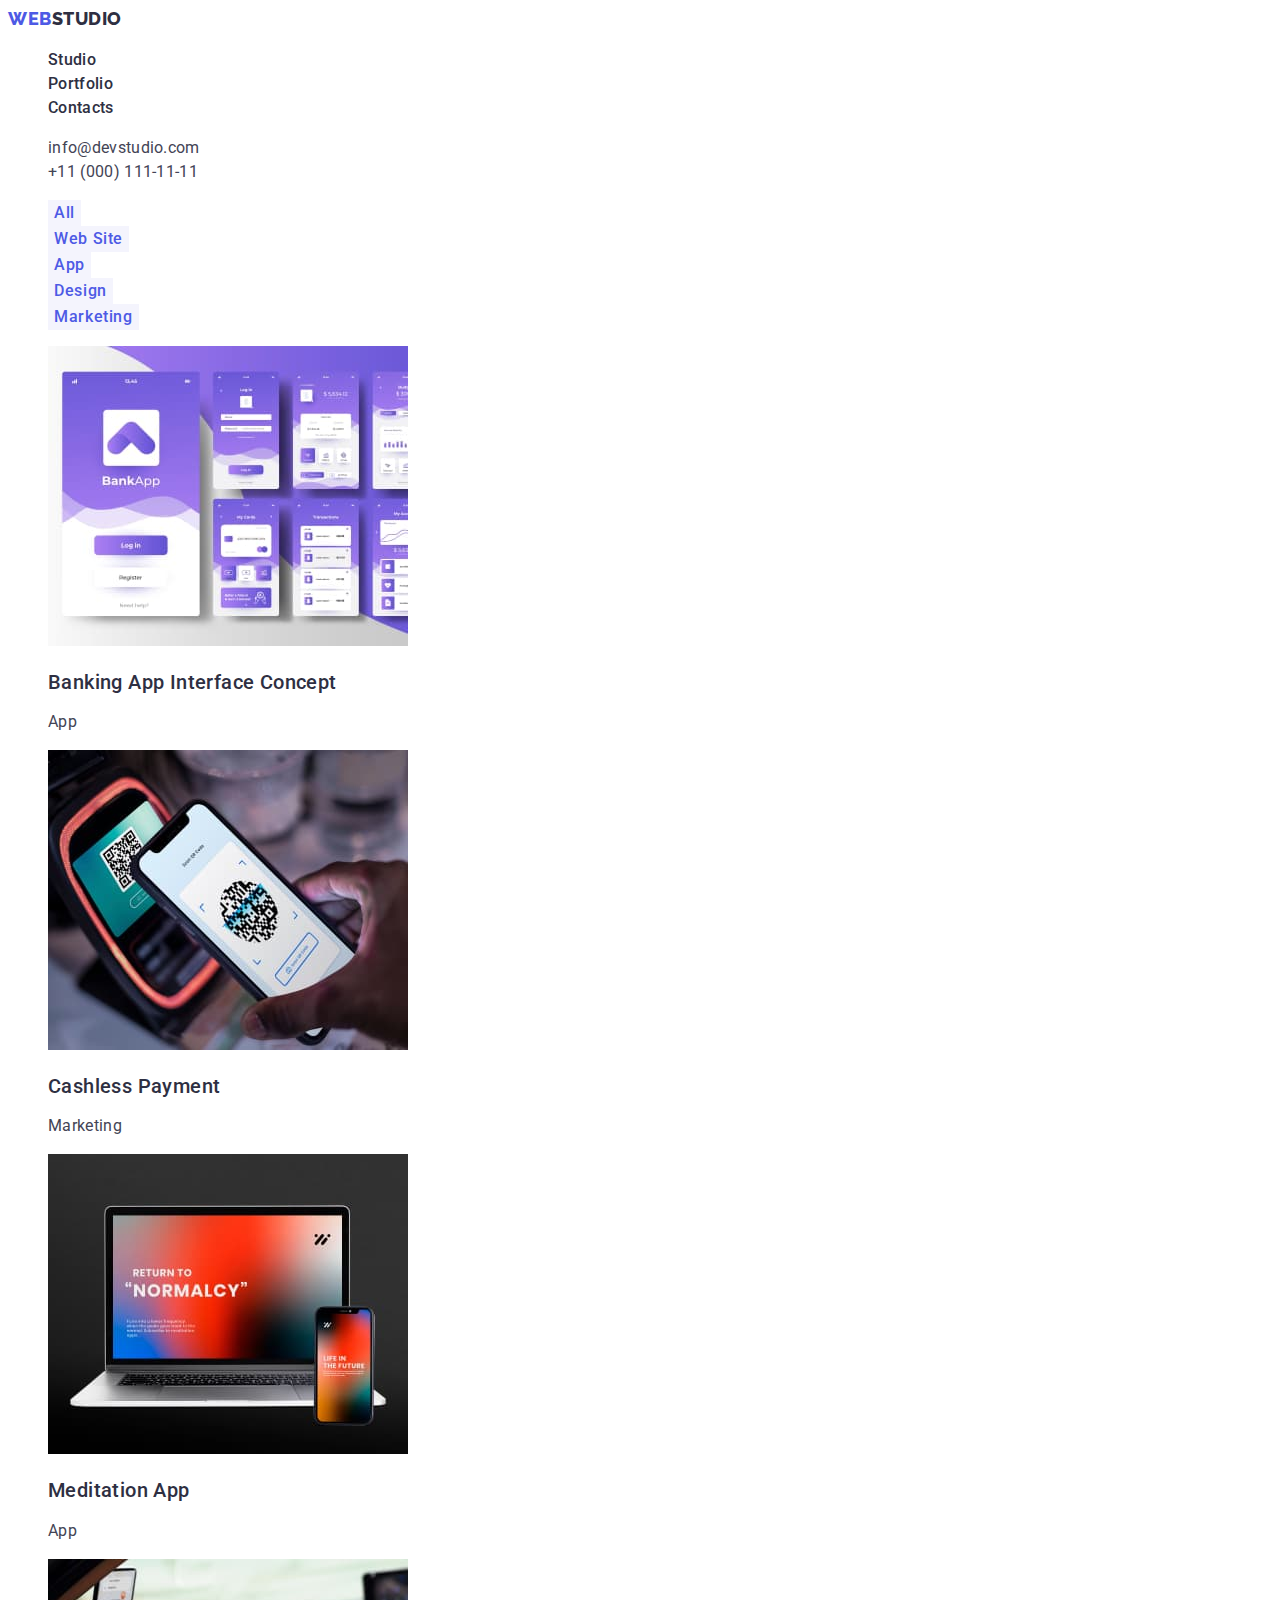
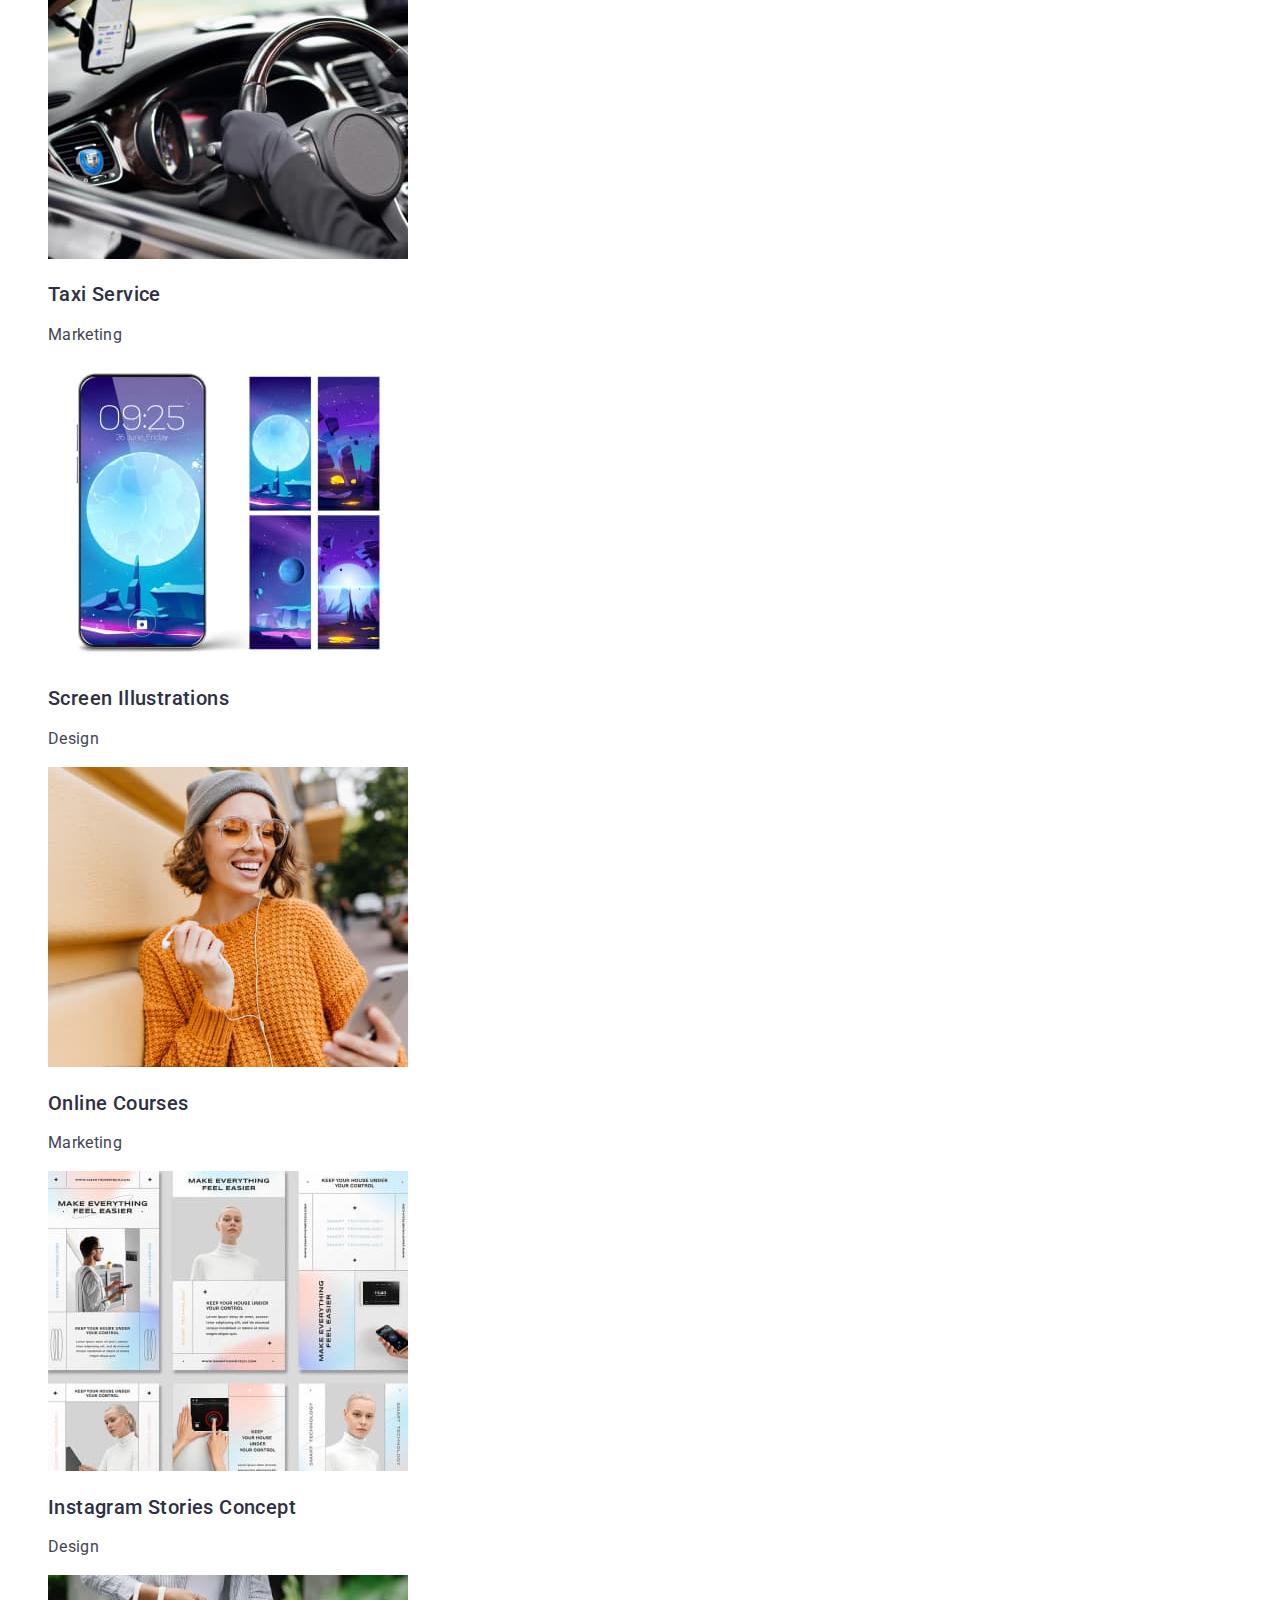
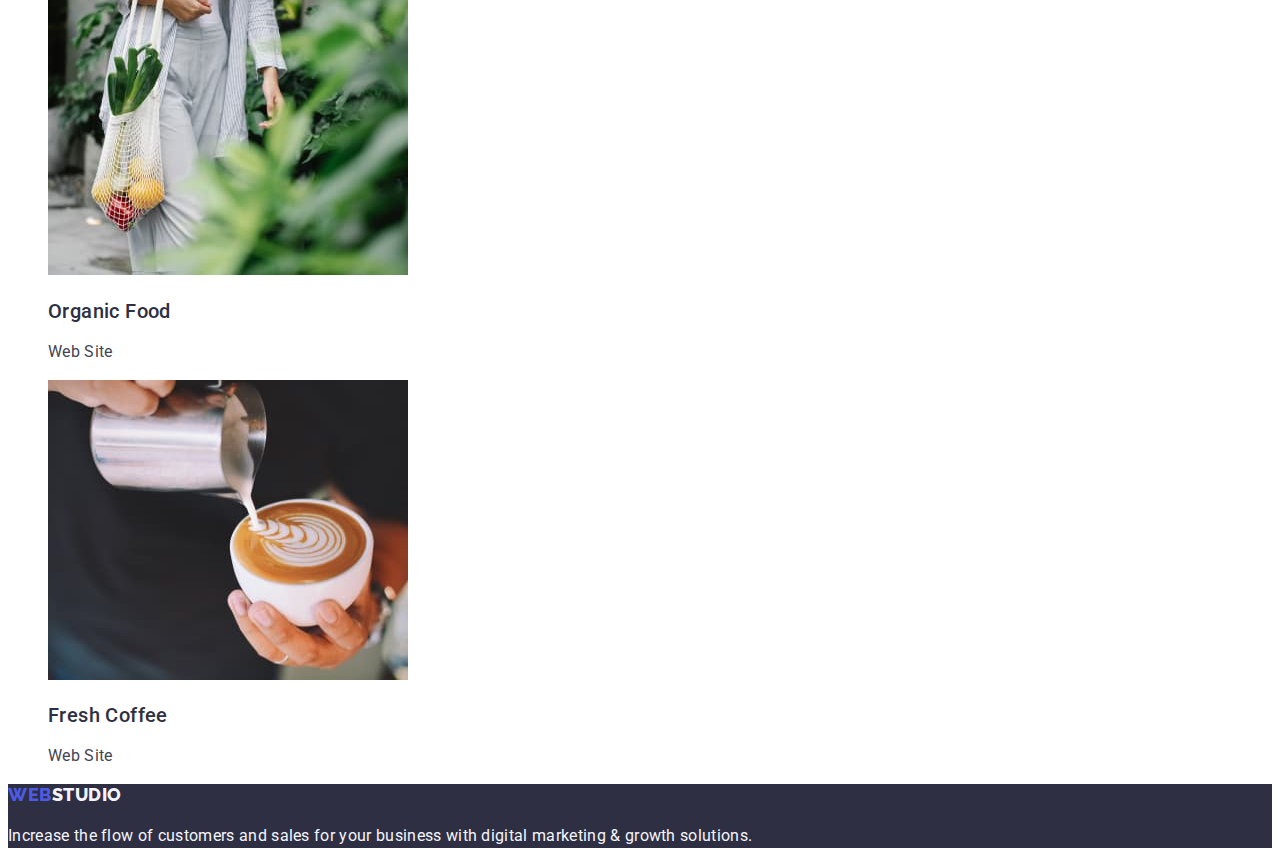
==== portfolio.html @ 44988a8c "Initial commit" ====
<!DOCTYPE html>
<html lang="en">
  <head>
    <meta charset="UTF-8" />
    <meta http-equiv="X-UA-Compatible" content="IE=edge" />
    <meta name="viewport" content="width=device-width, initial-scale=1.0" />
    <title>Portfolio</title>
    <link rel="preconnect" href="https://fonts.googleapis.com" />
    <link rel="preconnect" href="https://fonts.gstatic.com" crossorigin />
    <link
      href="https://fonts.googleapis.com/css2?family=Raleway:wght@800&family=Roboto:wght@400;500;700;900&display=swap"
      rel="stylesheet"
    />
    <link rel="stylesheet" href="./css/styles.css" />
  </head>

  <!-- body -->

  <body>
    <!-- <header> -->

    <header class="main-header">
      <nav class="page-nav">
        <a class="logo-link link" href="./index.html"
          >Web<span class="logo-part">Studio</span></a
        >

        <!-- navigation -->

        <ul class="menu list">
          <li class="menu-item">
            <a class="menu-link link" href="./index.html">Studio</a>
          </li>
          <li class="menu-item">
            <a class="menu-link link" href="./portfolio.html">Portfolio</a>
          </li>
          <li class="menu-item">
            <a class="menu-link link" href="">Contacts</a>
          </li>
        </ul>
      </nav>

      <!-- contacts -->

      <address class="contacts">
        <ul class="list">
          <li>
            <a class="contact-unit link" href="mailto:info@devstudio.com"
              >info@devstudio.com</a
            >
          </li>
          <li>
            <a class="contact-unit link" href="tel:+110001111111"
              >+11 (000) 111-11-11</a
            >
          </li>
        </ul>
      </address>
    </header>

    <!-- main -->

    <main>
      <section>
        <h1 hidden>Filters</h1>

        <!-- navigation buttons -->

        <ul class="list prtf-list">
          <li><button class="button" type="button">All</button></li>
          <li><button class="button" type="button">Web Site</button></li>
          <li><button class="button" type="button">App</button></li>
          <li><button class="button" type="button">Design</button></li>
          <li><button class="button" type="button">Marketing</button></li>
        </ul>

        <!-- images -->

        <ul class="list">
          <li>
            <a class="link" href="">
              <img
                src="./images/img-prtfl-1.jpg"
                alt="banking app interface"
                width="360"
                height="300"
              />

              <h2 class="suptitle">Banking App Interface Concept</h2>
              <p class="title-description">App</p>
            </a>
          </li>

          <li>
            <a class="link" href=""
              ><img
                src="./images/img-prtfl-2.jpg"
                alt="cashless payment in action"
                width="360"
                height="300"
              />

              <h2 class="suptitle">Cashless Payment</h2>
              <p class="title-description">Marketing</p></a
            >
          </li>

          <li>
            <a class="link" href=""
              ><img
                src="./images/img-prtfl-3.jpg"
                alt="meditation app"
                width="360"
                height="300"
              />

              <h2 class="suptitle">Meditation App</h2>
              <p class="title-description">App</p></a
            >
          </li>

          <li>
            <a class="link" href=""
              ><img
                src="./images/img-prtfl-4.jpg"
                alt="car's cabin"
                width="360"
                height="300"
              />

              <h2 class="suptitle">Taxi Service</h2>
              <p class="title-description">Marketing</p></a
            >
          </li>

          <li>
            <a class="link" href=""
              ><img
                src="./images/img-prtfl-5.jpg"
                alt="mobile screen illustrations"
                width="360"
                height="300"
              />

              <h2 class="suptitle">Screen Illustrations</h2>
              <p class="title-description">Design</p></a
            >
          </li>

          <li>
            <a class="link" href=""
              ><img
                src="./images/img-prtfl-6.jpg"
                alt="woman video chatting"
                width="360"
                height="300"
              />

              <h2 class="suptitle">Online Courses</h2>
              <p class="title-description">Marketing</p></a
            >
          </li>

          <li>
            <a class="link" href=""
              ><img
                src="./images/img-prtfl-7.jpg"
                alt="instagram stories design concept"
                width="360"
                height="300"
              />

              <h2 class="suptitle">Instagram Stories Concept</h2>
              <p class="title-description">Design</p></a
            >
          </li>

          <li>
            <a class="link" href=""
              ><img
                src="./images/img-prtfl-8.jpg"
                alt="a bag of veggies"
                width="360"
                height="300"
              />

              <h2 class="suptitle">Organic Food</h2>
              <p class="title-description">Web Site</p></a
            >
          </li>

          <li>
            <a class="link" href=""
              ><img
                src="./images/img-prtfl-9.jpg"
                alt="fresh coffee"
                width="360"
                height="300"
              />

              <h2 class="suptitle">Fresh Coffee</h2>
              <p class="title-description">Web Site</p></a
            >
          </li>
        </ul>
      </section>
    </main>

    <!-- footer -->

    <footer class="footer">
      <a class="logo-link link" href="./index.html"
        >Web<span class="logo-footer">Studio</span></a
      >

      <p class="footer-title">
        Increase the flow of customers and sales for your business with digital
        marketing & growth solutions.
      </p>
    </footer>
  </body>
</html>
---- css/styles.css ----
:root {
  --primary-brand: #4d5ae5;
  --pressed-state: #404bbf;
  --dark: #2e2f42;
  --success: #31d0aa;
  --text: #434455;
  --subtle-Text: #8e8f99;
  --accent: #e7e9fc;
  --light: #f4f4fd;
  --modal-overlay: rgba(46, 47, 66, 0.4);
  --hero-background: rgba(46, 47, 66, 0.7);
  --white-background: #ffffff;
  --modal-background: #fcfcfc;
}

body {
  color: var(--text);
  background-color: var(--white-background);
  font-family: 'Roboto', sans-serif;
  font-size: 16px;
  line-height: 1.5;
  letter-spacing: 0.02em;
}

.list {
  list-style: none;
}

.link {
  text-decoration: none;
}

/* =========== logo =========== */

.logo-link {
  color: var(--primary-brand);
  font-family: 'Raleway', sans-serif;
  letter-spacing: 0.03em;
  font-weight: 800;
  font-size: 18px;
  line-height: 1.17;
  letter-spacing: 0.03em;
  text-transform: uppercase;
}

.logo-part {
  color: var(--dark);
  font-family: 'Raleway', sans-serif;
  letter-spacing: 0.03em;
  font-weight: 800;
  font-size: 18px;
  line-height: 1.17;
  letter-spacing: 0.03em;
  text-transform: uppercase;
}

.logo-footer {
  color: var(--light);
}

/* =========== /logo =========== */

/* =========== header =========== */

.menu-link {
  font-weight: 500;
  color: var(--dark);
}

.menu-link:hover,
.menu-link:focus {
  color: var(--pressed-state);
}

.contacts {
  font-style: normal;
}

.contact-unit {
  color: var(--text);
}

.contact-unit:hover,
.contact-unit:focus {
  color: var(--pressed-state);
}

/* =========== /header =========== */

/* ============== main(index.html) ================ */

.hero-section {
  background-color: var(--dark);
}

.hero-button {
  font-family: 'Roboto', sans-serif;
  font-weight: 500;
  font-size: 16px;
  line-height: 1.5;
  letter-spacing: 0.04em;
  color: var(--white-background);
  background: var(--primary-brand);
  cursor: pointer;
}

.hero-button:hover,
.hero-button:focus {
  color: var(--white-background);
  background-color: var(--pressed-state);
  border-color: var(--primary-brand);
}

.main-title {
  font-weight: 700;
  font-size: 56px;
  line-height: 1.07;
  text-align: center;
  letter-spacing: 0.02em;
  color: var(--white-background);
}

.subtitle {
  font-size: 36px;
  line-height: 1.11;
  text-align: center;
  letter-spacing: 0.02em;
  text-transform: capitalize;
  color: var(--dark);
}

.suptitle {
  font-weight: 500;
  font-size: 20px;
  line-height: 1.2;
  letter-spacing: 0.02em;
  color: var(--dark);
}

.title-description {
  font-size: 16px;
  line-height: 1.5;
  letter-spacing: 0.02em;
  color: var(--text);
}

.fourth-section {
  background-color: var(--light);
}

.fourth-section-item {
  background-color: var(--white-background);
}

/* ============== /main(index.html) ================ */

/* ===================== main(portfolio.html) =================== */

.button {
  font-family: 'Roboto', sans-serif;
  font-weight: 500;
  font-size: 16px;
  line-height: 1.5;
  letter-spacing: 0.04em;
  background-color: var(--light);
  color: var(--primary-brand);
  border: var(--accent);
  cursor: pointer;
}

.button:hover,
.button:focus {
  background-color: var(--pressed-state);
  color: var(--white-background);
  border-color: var(--pressed-state);
}

/* ===================== main(portfolio.html) =================== */

/* ============ footer =========== */

.footer {
  background-color: var(--dark);
}
.footer-title {
  color: var(--light);
}

/* ============ footer =========== */
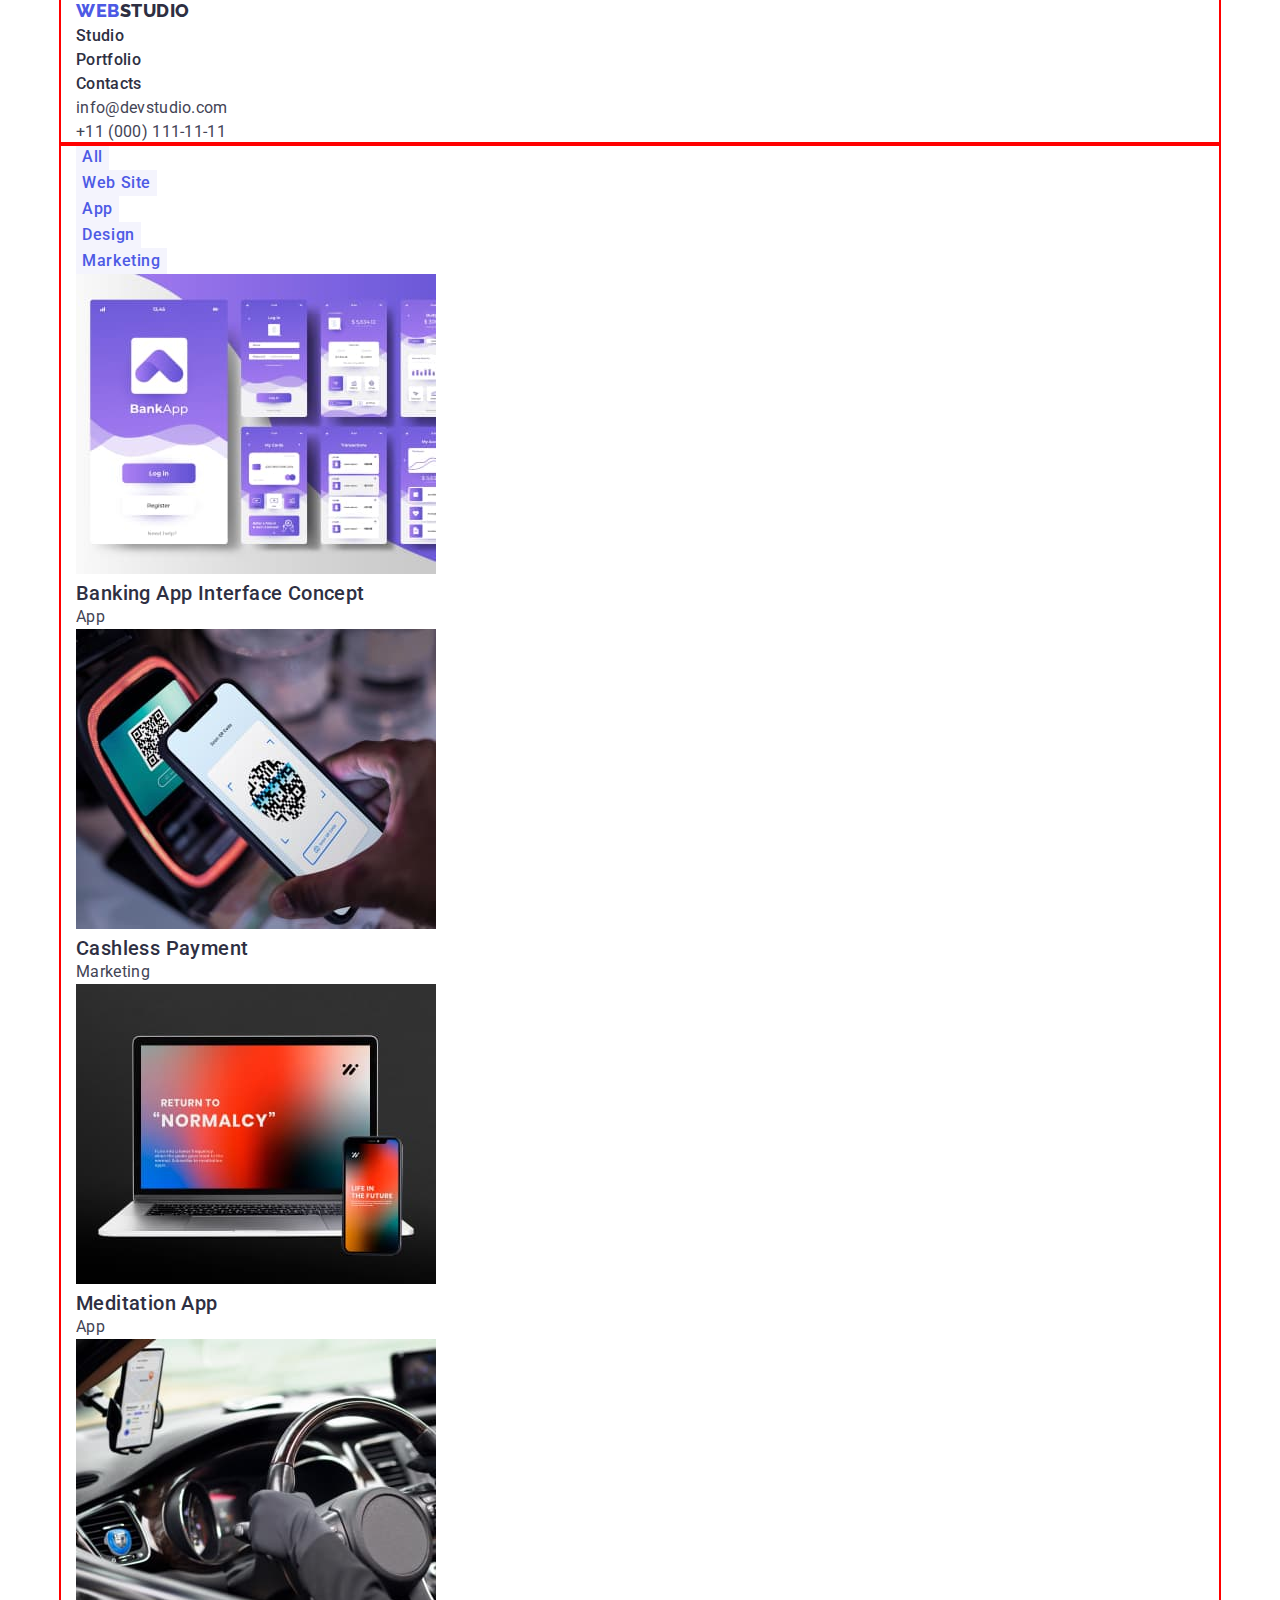
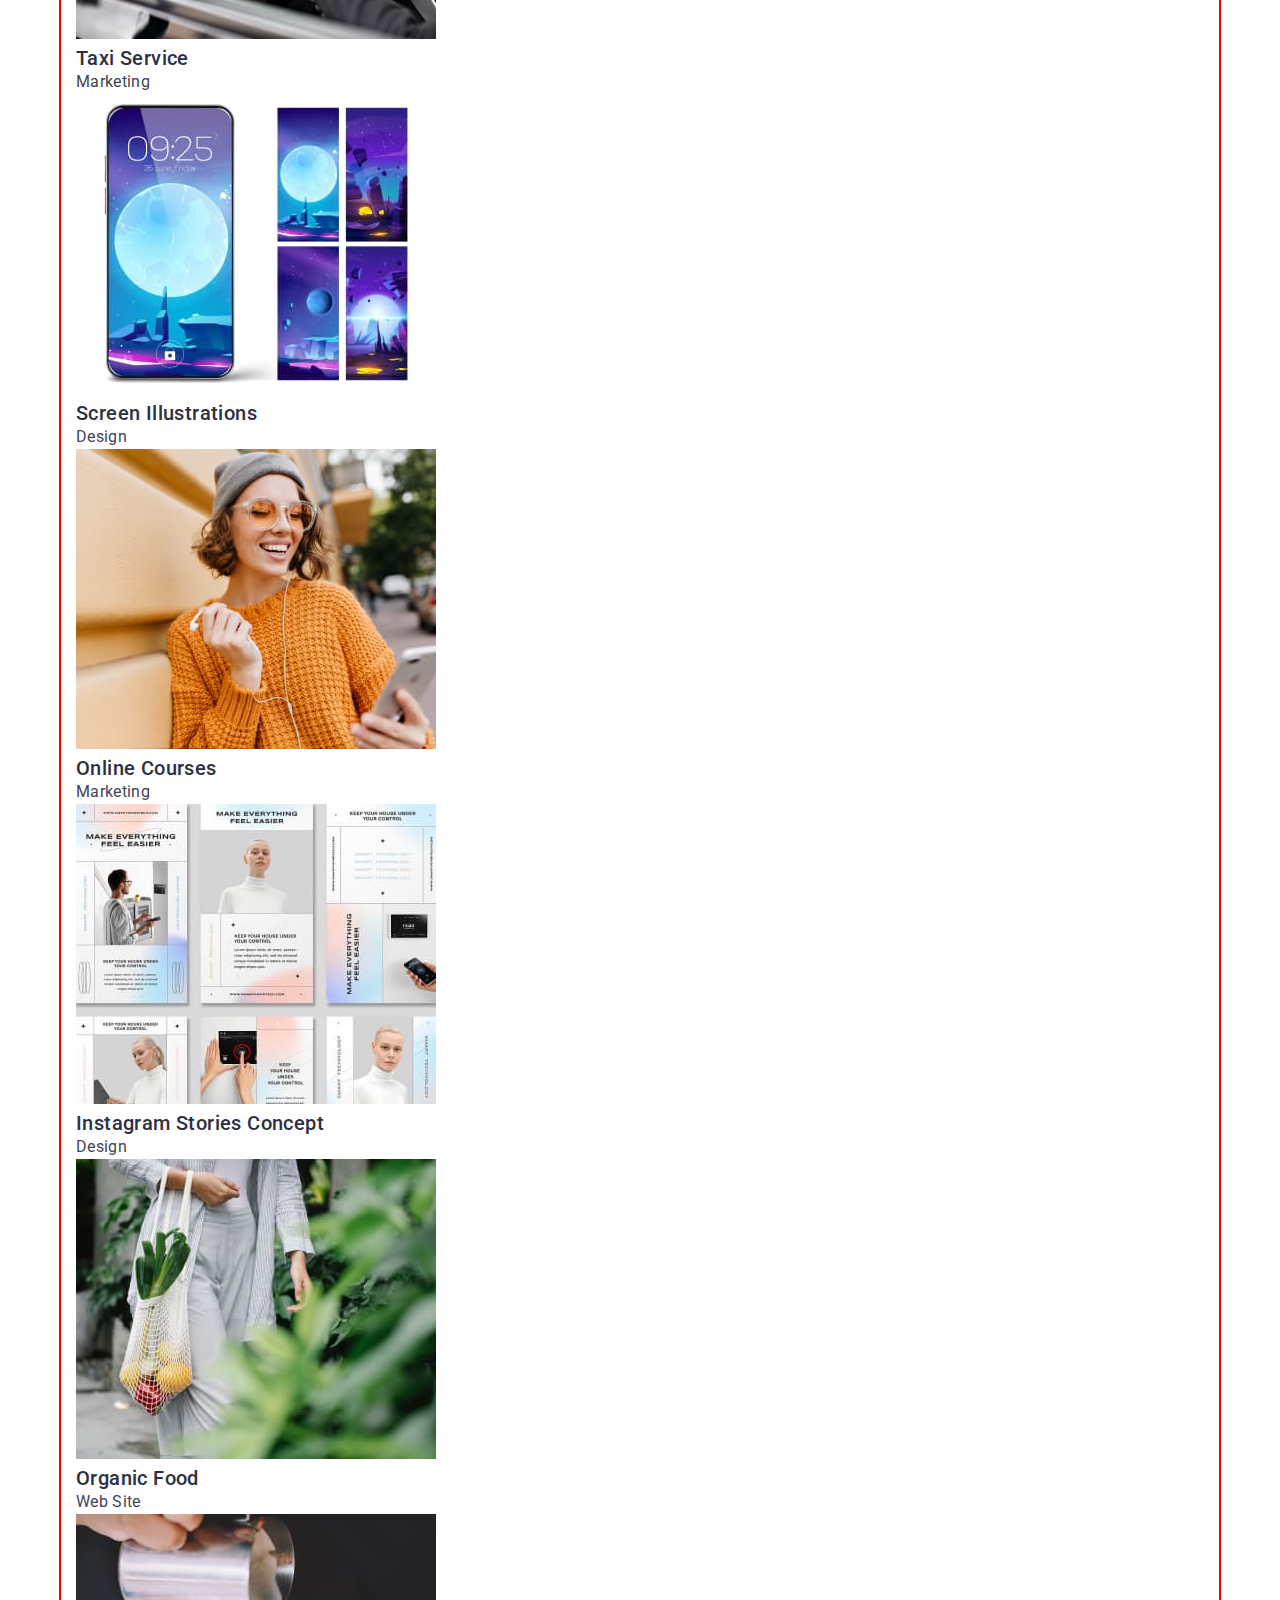
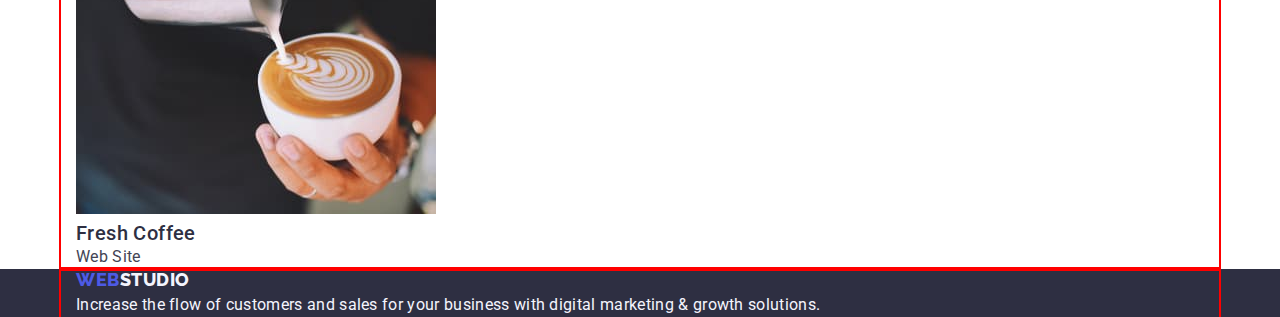
==== commit f2be8f10: "staring positioning" ====
--- a/portfolio.html
+++ b/portfolio.html
@@ -2,15 +2,30 @@
 <html lang="en">
   <head>
     <meta charset="UTF-8" />
+
     <meta http-equiv="X-UA-Compatible" content="IE=edge" />
+
     <meta name="viewport" content="width=device-width, initial-scale=1.0" />
-    <title>Portfolio</title>
+
+    <title>Web Studio</title>
+
     <link rel="preconnect" href="https://fonts.googleapis.com" />
+
     <link rel="preconnect" href="https://fonts.gstatic.com" crossorigin />
+
     <link
       href="https://fonts.googleapis.com/css2?family=Raleway:wght@800&family=Roboto:wght@400;500;700;900&display=swap"
       rel="stylesheet"
     />
+
+    <link
+      rel="stylesheet"
+      href="https://cdnjs.cloudflare.com/ajax/libs/modern-normalize/1.1.0/modern-normalize.css"
+      integrity="sha512-Y0MM+V6ymRKN2zStTqzQ227DWhhp4Mzdo6gnlRnuaNCbc+YN/ZH0sBCLTM4M0oSy9c9VKiCvd4Jk44aCLrNS5Q=="
+      crossorigin="anonymous"
+      referrerpolicy="no-referrer"
+    />
+
     <link rel="stylesheet" href="./css/styles.css" />
   </head>
 
@@ -20,203 +35,212 @@
     <!-- <header> -->
 
     <header class="main-header">
-      <nav class="page-nav">
-        <a class="logo-link link" href="./index.html"
-          >Web<span class="logo-part">Studio</span></a
-        >
-
-        <!-- navigation -->
-
-        <ul class="menu list">
-          <li class="menu-item">
-            <a class="menu-link link" href="./index.html">Studio</a>
-          </li>
-          <li class="menu-item">
-            <a class="menu-link link" href="./portfolio.html">Portfolio</a>
-          </li>
-          <li class="menu-item">
-            <a class="menu-link link" href="">Contacts</a>
-          </li>
-        </ul>
-      </nav>
-
-      <!-- contacts -->
-
-      <address class="contacts">
-        <ul class="list">
-          <li>
-            <a class="contact-unit link" href="mailto:info@devstudio.com"
-              >info@devstudio.com</a
-            >
-          </li>
-          <li>
-            <a class="contact-unit link" href="tel:+110001111111"
-              >+11 (000) 111-11-11</a
-            >
-          </li>
-        </ul>
-      </address>
+      <div class="container">
+        <nav class="page-nav">
+          <a class="logo-link link" href="./index.html"
+            >Web<span class="logo-part">Studio</span></a
+          >
+
+          <!-- navigation -->
+
+          <ul class="menu list">
+            <li class="menu-item">
+              <a class="menu-link link" href="./index.html">Studio</a>
+            </li>
+
+            <li class="menu-item">
+              <a class="menu-link link" href="./portfolio.html">Portfolio</a>
+            </li>
+
+            <li class="menu-item">
+              <a class="menu-link link" href="">Contacts</a>
+            </li>
+          </ul>
+        </nav>
+
+        <!-- contacts -->
+
+        <address class="contacts">
+          <ul class="list">
+            <li>
+              <a class="contact-unit link" href="mailto:info@devstudio.com"
+                >info@devstudio.com</a
+              >
+            </li>
+
+            <li>
+              <a class="contact-unit link" href="tel:+110001111111"
+                >+11 (000) 111-11-11</a
+              >
+            </li>
+          </ul>
+        </address>
+      </div>
     </header>
 
     <!-- main -->
 
     <main>
       <section>
-        <h1 hidden>Filters</h1>
-
-        <!-- navigation buttons -->
-
-        <ul class="list prtf-list">
-          <li><button class="button" type="button">All</button></li>
-          <li><button class="button" type="button">Web Site</button></li>
-          <li><button class="button" type="button">App</button></li>
-          <li><button class="button" type="button">Design</button></li>
-          <li><button class="button" type="button">Marketing</button></li>
-        </ul>
-
-        <!-- images -->
-
-        <ul class="list">
-          <li>
-            <a class="link" href="">
-              <img
-                src="./images/img-prtfl-1.jpg"
-                alt="banking app interface"
-                width="360"
-                height="300"
-              />
-
-              <h2 class="suptitle">Banking App Interface Concept</h2>
-              <p class="title-description">App</p>
-            </a>
-          </li>
-
-          <li>
-            <a class="link" href=""
-              ><img
-                src="./images/img-prtfl-2.jpg"
-                alt="cashless payment in action"
-                width="360"
-                height="300"
-              />
-
-              <h2 class="suptitle">Cashless Payment</h2>
-              <p class="title-description">Marketing</p></a
-            >
-          </li>
-
-          <li>
-            <a class="link" href=""
-              ><img
-                src="./images/img-prtfl-3.jpg"
-                alt="meditation app"
-                width="360"
-                height="300"
-              />
-
-              <h2 class="suptitle">Meditation App</h2>
-              <p class="title-description">App</p></a
-            >
-          </li>
-
-          <li>
-            <a class="link" href=""
-              ><img
-                src="./images/img-prtfl-4.jpg"
-                alt="car's cabin"
-                width="360"
-                height="300"
-              />
-
-              <h2 class="suptitle">Taxi Service</h2>
-              <p class="title-description">Marketing</p></a
-            >
-          </li>
-
-          <li>
-            <a class="link" href=""
-              ><img
-                src="./images/img-prtfl-5.jpg"
-                alt="mobile screen illustrations"
-                width="360"
-                height="300"
-              />
-
-              <h2 class="suptitle">Screen Illustrations</h2>
-              <p class="title-description">Design</p></a
-            >
-          </li>
-
-          <li>
-            <a class="link" href=""
-              ><img
-                src="./images/img-prtfl-6.jpg"
-                alt="woman video chatting"
-                width="360"
-                height="300"
-              />
-
-              <h2 class="suptitle">Online Courses</h2>
-              <p class="title-description">Marketing</p></a
-            >
-          </li>
-
-          <li>
-            <a class="link" href=""
-              ><img
-                src="./images/img-prtfl-7.jpg"
-                alt="instagram stories design concept"
-                width="360"
-                height="300"
-              />
-
-              <h2 class="suptitle">Instagram Stories Concept</h2>
-              <p class="title-description">Design</p></a
-            >
-          </li>
-
-          <li>
-            <a class="link" href=""
-              ><img
-                src="./images/img-prtfl-8.jpg"
-                alt="a bag of veggies"
-                width="360"
-                height="300"
-              />
-
-              <h2 class="suptitle">Organic Food</h2>
-              <p class="title-description">Web Site</p></a
-            >
-          </li>
-
-          <li>
-            <a class="link" href=""
-              ><img
-                src="./images/img-prtfl-9.jpg"
-                alt="fresh coffee"
-                width="360"
-                height="300"
-              />
-
-              <h2 class="suptitle">Fresh Coffee</h2>
-              <p class="title-description">Web Site</p></a
-            >
-          </li>
-        </ul>
+        <div class="container">
+          <h1 hidden>Filters</h1>
+
+          <!-- navigation buttons -->
+
+          <ul class="list prtf-list">
+            <li><button class="button" type="button">All</button></li>
+            <li><button class="button" type="button">Web Site</button></li>
+            <li><button class="button" type="button">App</button></li>
+            <li><button class="button" type="button">Design</button></li>
+            <li><button class="button" type="button">Marketing</button></li>
+          </ul>
+
+          <!-- images -->
+
+          <ul class="list">
+            <li>
+              <a class="link" href="">
+                <img
+                  src="./images/img-prtfl-1.jpg"
+                  alt="banking app interface"
+                  width="360"
+                  height="300"
+                />
+
+                <h2 class="suptitle">Banking App Interface Concept</h2>
+                <p class="title-description">App</p>
+              </a>
+            </li>
+
+            <li>
+              <a class="link" href=""
+                ><img
+                  src="./images/img-prtfl-2.jpg"
+                  alt="cashless payment in action"
+                  width="360"
+                  height="300"
+                />
+
+                <h2 class="suptitle">Cashless Payment</h2>
+                <p class="title-description">Marketing</p></a
+              >
+            </li>
+
+            <li>
+              <a class="link" href=""
+                ><img
+                  src="./images/img-prtfl-3.jpg"
+                  alt="meditation app"
+                  width="360"
+                  height="300"
+                />
+
+                <h2 class="suptitle">Meditation App</h2>
+                <p class="title-description">App</p></a
+              >
+            </li>
+
+            <li>
+              <a class="link" href=""
+                ><img
+                  src="./images/img-prtfl-4.jpg"
+                  alt="car's cabin"
+                  width="360"
+                  height="300"
+                />
+
+                <h2 class="suptitle">Taxi Service</h2>
+                <p class="title-description">Marketing</p></a
+              >
+            </li>
+
+            <li>
+              <a class="link" href=""
+                ><img
+                  src="./images/img-prtfl-5.jpg"
+                  alt="mobile screen illustrations"
+                  width="360"
+                  height="300"
+                />
+
+                <h2 class="suptitle">Screen Illustrations</h2>
+                <p class="title-description">Design</p></a
+              >
+            </li>
+
+            <li>
+              <a class="link" href=""
+                ><img
+                  src="./images/img-prtfl-6.jpg"
+                  alt="woman video chatting"
+                  width="360"
+                  height="300"
+                />
+
+                <h2 class="suptitle">Online Courses</h2>
+                <p class="title-description">Marketing</p></a
+              >
+            </li>
+
+            <li>
+              <a class="link" href=""
+                ><img
+                  src="./images/img-prtfl-7.jpg"
+                  alt="instagram stories design concept"
+                  width="360"
+                  height="300"
+                />
+
+                <h2 class="suptitle">Instagram Stories Concept</h2>
+                <p class="title-description">Design</p></a
+              >
+            </li>
+
+            <li>
+              <a class="link" href=""
+                ><img
+                  src="./images/img-prtfl-8.jpg"
+                  alt="a bag of veggies"
+                  width="360"
+                  height="300"
+                />
+
+                <h2 class="suptitle">Organic Food</h2>
+                <p class="title-description">Web Site</p></a
+              >
+            </li>
+
+            <li>
+              <a class="link" href=""
+                ><img
+                  src="./images/img-prtfl-9.jpg"
+                  alt="fresh coffee"
+                  width="360"
+                  height="300"
+                />
+
+                <h2 class="suptitle">Fresh Coffee</h2>
+                <p class="title-description">Web Site</p></a
+              >
+            </li>
+          </ul>
+        </div>
       </section>
     </main>
 
     <!-- footer -->
 
     <footer class="footer">
-      <a class="logo-link link" href="./index.html"
-        >Web<span class="logo-footer">Studio</span></a
-      >
-
-      <p class="footer-title">
-        Increase the flow of customers and sales for your business with digital
-        marketing & growth solutions.
-      </p>
+      <div class="container">
+        <a class="logo-link link" href="./index.html"
+          >Web<span class="logo-footer">Studio</span></a
+        >
+
+        <p class="footer-title">
+          Increase the flow of customers and sales for your business with
+          digital marketing & growth solutions.
+        </p>
+      </div>
     </footer>
   </body>
 </html>
--- a/css/styles.css
+++ b/css/styles.css
@@ -22,6 +22,23 @@
   letter-spacing: 0.02em;
 }
 
+/*==================== style reset ==========================*/
+
+p,
+h1,
+h2,
+h3,
+h4,
+h5,
+h6 {
+  margin: 0;
+}
+
+ul {
+  margin: 0;
+  padding-left: 0;
+}
+
 .list {
   list-style: none;
 }
@@ -30,7 +47,40 @@
   text-decoration: none;
 }
 
-/* =========== logo =========== */
+button {
+  cursor: pointer;
+}
+
+/*=================== /style reset ========================*/
+
+/*==================== wrappers ========================*/
+
+.hero-section {
+  background-color: var(--dark);
+}
+
+.container {
+  width: 1158px;
+  padding-left: 15px;
+  padding-right: 15px;
+  margin: 0 auto;
+  outline: 2px solid red;
+}
+
+.section {
+  padding-top: 120px;
+  padding-bottom: 120px;
+}
+
+.hero-title {
+  width: 496px;
+  height: 120px;
+  padding: 188px 472px 292px;
+}
+
+/*=================== /wrappers =======================*/
+
+/* ================ logo ================ */
 
 .logo-link {
   color: var(--primary-brand);
@@ -58,9 +108,9 @@
   color: var(--light);
 }
 
-/* =========== /logo =========== */
-
-/* =========== header =========== */
+/* ================ /logo ================= */
+
+/* ================ header ================ */
 
 .menu-link {
   font-weight: 500;
@@ -85,13 +135,9 @@
   color: var(--pressed-state);
 }
 
-/* =========== /header =========== */
+/* ================ /header ================ */
 
 /* ============== main(index.html) ================ */
-
-.hero-section {
-  background-color: var(--dark);
-}
 
 .hero-button {
   font-family: 'Roboto', sans-serif;
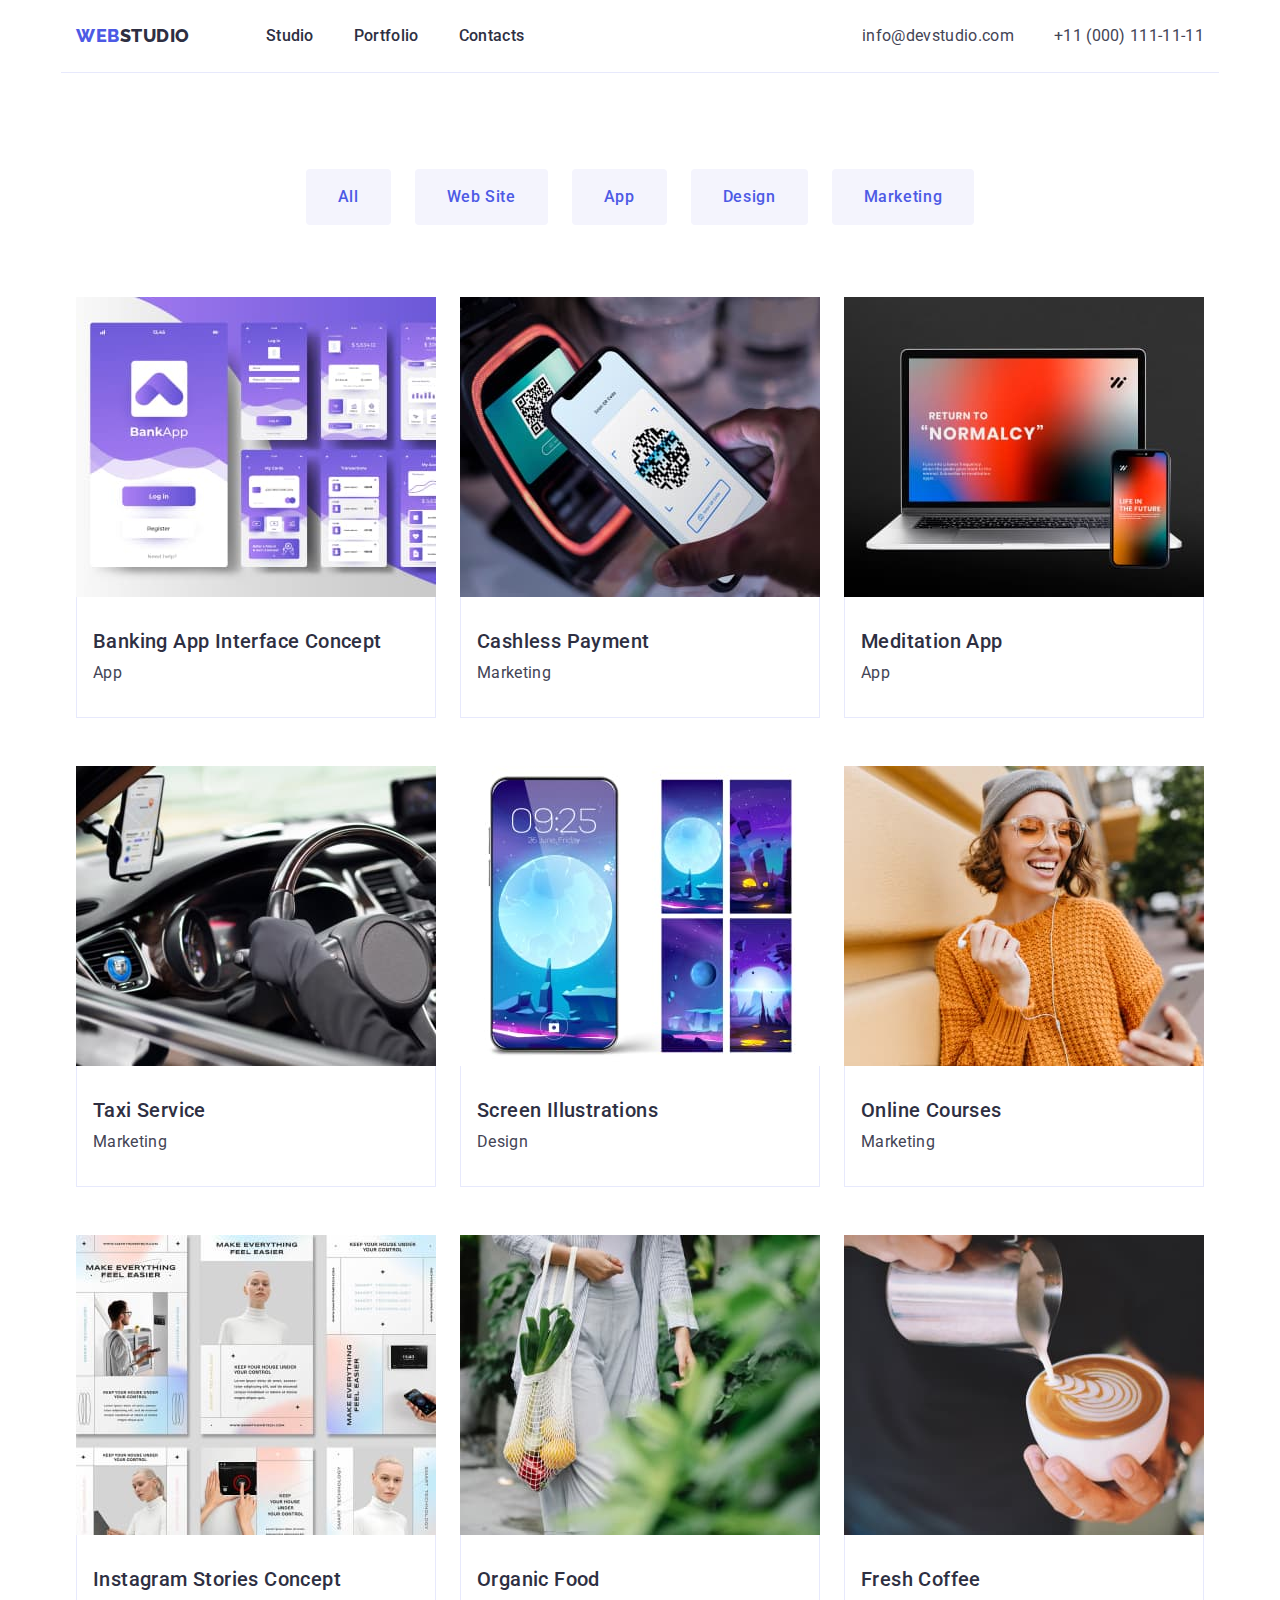
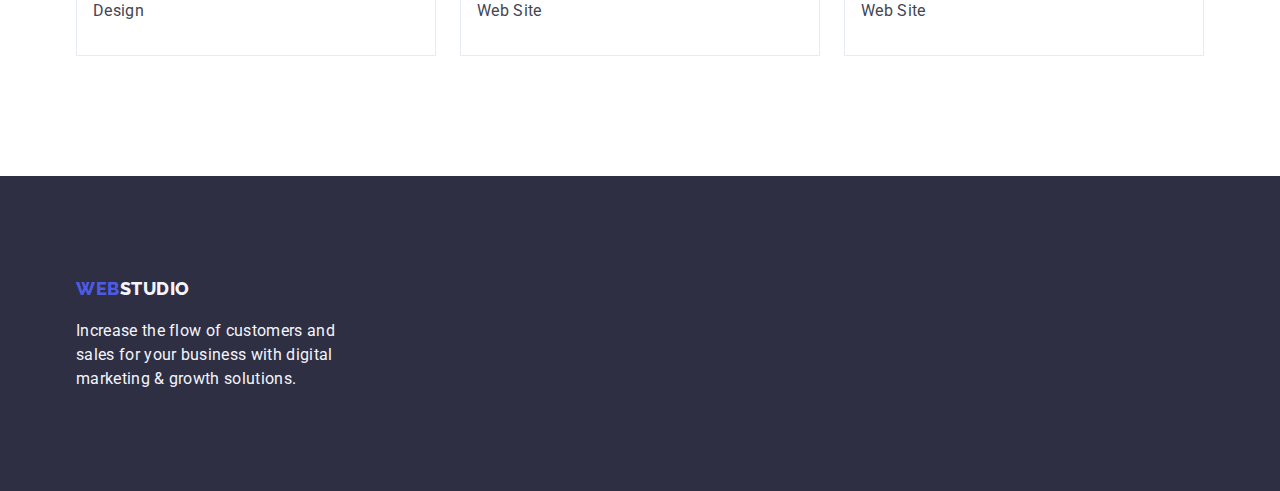
==== commit 4f1b137d: "finished positioning" ====
--- a/portfolio.html
+++ b/portfolio.html
@@ -34,9 +34,9 @@
   <body>
     <!-- <header> -->
 
-    <header class="main-header">
-      <div class="container">
-        <nav class="page-nav">
+    <header>
+      <div class="container cont-nav">
+        <nav>
           <a class="logo-link link" href="./index.html"
             >Web<span class="logo-part">Studio</span></a
           >
@@ -61,14 +61,14 @@
         <!-- contacts -->
 
         <address class="contacts">
-          <ul class="list">
-            <li>
+          <ul class="address-list list">
+            <li class="menu-item">
               <a class="contact-unit link" href="mailto:info@devstudio.com"
                 >info@devstudio.com</a
               >
             </li>
 
-            <li>
+            <li class="menu-item">
               <a class="contact-unit link" href="tel:+110001111111"
                 >+11 (000) 111-11-11</a
               >
@@ -82,22 +82,32 @@
 
     <main>
       <section>
-        <div class="container">
+        <div class="container prtfl-container">
           <h1 hidden>Filters</h1>
 
           <!-- navigation buttons -->
 
           <ul class="list prtf-list">
-            <li><button class="button" type="button">All</button></li>
-            <li><button class="button" type="button">Web Site</button></li>
-            <li><button class="button" type="button">App</button></li>
-            <li><button class="button" type="button">Design</button></li>
-            <li><button class="button" type="button">Marketing</button></li>
+            <li class="prtfl-button">
+              <button class="button" type="button">All</button>
+            </li>
+            <li class="prtfl-button">
+              <button class="button" type="button">Web Site</button>
+            </li>
+            <li class="prtfl-button">
+              <button class="button" type="button">App</button>
+            </li>
+            <li class="prtfl-button">
+              <button class="button" type="button">Design</button>
+            </li>
+            <li class="prtfl-button">
+              <button class="button" type="button">Marketing</button>
+            </li>
           </ul>
 
           <!-- images -->
 
-          <ul class="list">
+          <ul class="list net">
             <li>
               <a class="link" href="">
                 <img
@@ -107,8 +117,10 @@
                   height="300"
                 />
 
-                <h2 class="suptitle">Banking App Interface Concept</h2>
-                <p class="title-description">App</p>
+                <div class="prtfl-menu">
+                  <h2 class="suptitle">Banking App Interface Concept</h2>
+                  <p class="title-description">App</p>
+                </div>
               </a>
             </li>
 
@@ -121,9 +133,11 @@
                   height="300"
                 />
 
-                <h2 class="suptitle">Cashless Payment</h2>
-                <p class="title-description">Marketing</p></a
-              >
+                <div class="prtfl-menu">
+                  <h2 class="suptitle">Cashless Payment</h2>
+                  <p class="title-description">Marketing</p>
+                </div>
+              </a>
             </li>
 
             <li>
@@ -135,9 +149,11 @@
                   height="300"
                 />
 
-                <h2 class="suptitle">Meditation App</h2>
-                <p class="title-description">App</p></a
-              >
+                <div class="prtfl-menu">
+                  <h2 class="suptitle">Meditation App</h2>
+                  <p class="title-description">App</p>
+                </div>
+              </a>
             </li>
 
             <li>
@@ -149,9 +165,11 @@
                   height="300"
                 />
 
-                <h2 class="suptitle">Taxi Service</h2>
-                <p class="title-description">Marketing</p></a
-              >
+                <div class="prtfl-menu">
+                  <h2 class="suptitle">Taxi Service</h2>
+                  <p class="title-description">Marketing</p>
+                </div>
+              </a>
             </li>
 
             <li>
@@ -163,9 +181,11 @@
                   height="300"
                 />
 
-                <h2 class="suptitle">Screen Illustrations</h2>
-                <p class="title-description">Design</p></a
-              >
+                <div class="prtfl-menu">
+                  <h2 class="suptitle">Screen Illustrations</h2>
+                  <p class="title-description">Design</p>
+                </div>
+              </a>
             </li>
 
             <li>
@@ -177,9 +197,11 @@
                   height="300"
                 />
 
-                <h2 class="suptitle">Online Courses</h2>
-                <p class="title-description">Marketing</p></a
-              >
+                <div class="prtfl-menu">
+                  <h2 class="suptitle">Online Courses</h2>
+                  <p class="title-description">Marketing</p>
+                </div>
+              </a>
             </li>
 
             <li>
@@ -191,9 +213,11 @@
                   height="300"
                 />
 
-                <h2 class="suptitle">Instagram Stories Concept</h2>
-                <p class="title-description">Design</p></a
-              >
+                <div class="prtfl-menu">
+                  <h2 class="suptitle">Instagram Stories Concept</h2>
+                  <p class="title-description">Design</p>
+                </div>
+              </a>
             </li>
 
             <li>
@@ -205,9 +229,11 @@
                   height="300"
                 />
 
-                <h2 class="suptitle">Organic Food</h2>
-                <p class="title-description">Web Site</p></a
-              >
+                <div class="prtfl-menu">
+                  <h2 class="suptitle">Organic Food</h2>
+                  <p class="title-description">Web Site</p>
+                </div>
+              </a>
             </li>
 
             <li>
@@ -219,9 +245,11 @@
                   height="300"
                 />
 
-                <h2 class="suptitle">Fresh Coffee</h2>
-                <p class="title-description">Web Site</p></a
-              >
+                <div class="prtfl-menu">
+                  <h2 class="suptitle">Fresh Coffee</h2>
+                  <p class="title-description">Web Site</p>
+                </div>
+              </a>
             </li>
           </ul>
         </div>
@@ -232,14 +260,16 @@
 
     <footer class="footer">
       <div class="container">
-        <a class="logo-link link" href="./index.html"
-          >Web<span class="logo-footer">Studio</span></a
-        >
-
-        <p class="footer-title">
-          Increase the flow of customers and sales for your business with
-          digital marketing & growth solutions.
-        </p>
+        <div class="footer-content">
+          <a class="logo-link link" href="./index.html"
+            >Web<span class="logo-footer">Studio</span>
+          </a>
+
+          <p class="footer-title">
+            Increase the flow of customers and sales for your business with
+            digital marketing & growth solutions.
+          </p>
+        </div>
       </div>
     </footer>
   </body>
--- a/css/styles.css
+++ b/css/styles.css
@@ -22,6 +22,12 @@
   letter-spacing: 0.02em;
 }
 
+img {
+  display: block;
+  max-width: 100%;
+  height: auto;
+}
+
 /*==================== style reset ==========================*/
 
 p,
@@ -55,16 +61,47 @@
 
 /*==================== wrappers ========================*/
 
-.hero-section {
-  background-color: var(--dark);
-}
-
 .container {
   width: 1158px;
   padding-left: 15px;
   padding-right: 15px;
   margin: 0 auto;
-  outline: 2px solid red;
+}
+
+.logo-link {
+  margin-right: 76px;
+}
+
+.cont-nav {
+  display: flex;
+  border-bottom: 1px solid var(--accent);
+}
+
+.cont-nav nav,
+.cont-nav address {
+  display: flex;
+  align-items: center;
+}
+
+.menu {
+  display: flex;
+}
+
+.menu-item:not(:last-child) {
+  margin-right: 40px;
+}
+
+.menu-item {
+  padding-top: 24px;
+  padding-bottom: 24px;
+}
+
+.address-list {
+  display: flex;
+}
+
+.contacts {
+  margin-left: auto;
 }
 
 .section {
@@ -72,10 +109,96 @@
   padding-bottom: 120px;
 }
 
-.hero-title {
-  width: 496px;
-  height: 120px;
-  padding: 188px 472px 292px;
+.content {
+  display: block;
+  padding-top: 188px;
+  padding-bottom: 188px;
+  text-align: center;
+}
+
+.second-section-cont {
+  padding-top: 120px;
+}
+
+.second-section-list {
+  display: flex;
+}
+
+.second-section-list li:not(:last-child) {
+  margin-right: 24px;
+}
+
+.suptitle {
+  margin-bottom: 8px;
+}
+
+.third-section-list {
+  display: flex;
+}
+
+.third-section-list li:not(:last-child) {
+  margin-right: 24px;
+}
+
+.fourth-section-list {
+  display: flex;
+}
+
+.fourth-section-list li:not(:last-child) {
+  margin-right: 24px;
+}
+
+.subtitle {
+  margin-bottom: 72px;
+}
+
+.footer-content {
+  padding-top: 101.5px;
+  padding-bottom: 100px;
+  width: 294px;
+}
+
+/* portfolio wrappers */
+
+.prtf-list {
+  display: flex;
+  justify-content: center;
+  padding-top: 96px;
+  padding-bottom: 72px;
+}
+
+.prtfl-button:not(:last-child) {
+  margin-right: 24px;
+}
+
+.net {
+  display: flex;
+  flex-wrap: wrap;
+}
+
+.net li {
+  margin-right: 24px;
+  margin-bottom: 48px;
+}
+
+.net li:nth-child(3n) {
+  margin-right: 0;
+}
+
+.net li:nth-last-child(-n + 3) {
+  margin-bottom: 0;
+}
+
+.prtfl-container {
+  padding-bottom: 120px;
+}
+
+.prtfl-menu {
+  border: 1px solid var(--accent);
+  border-top: none;
+  padding-top: 32px;
+  padding-left: 16px;
+  padding-bottom: 32px;
 }
 
 /*=================== /wrappers =======================*/
@@ -139,7 +262,16 @@
 
 /* ============== main(index.html) ================ */
 
+.hero-section {
+  background-color: var(--dark);
+}
+
 .hero-button {
+  padding: 16px 32px;
+  margin-top: 48px;
+  border: none;
+  border-radius: 4px;
+
   font-family: 'Roboto', sans-serif;
   font-weight: 500;
   font-size: 16px;
@@ -203,6 +335,9 @@
 /* ===================== main(portfolio.html) =================== */
 
 .button {
+  padding: 16px 32px;
+  border-radius: 4px;
+
   font-family: 'Roboto', sans-serif;
   font-weight: 500;
   font-size: 16px;
@@ -229,7 +364,8 @@
   background-color: var(--dark);
 }
 .footer-title {
+  padding-top: 17.5px;
   color: var(--light);
 }
 
-/* ============ footer =========== */
+/* ============ /footer =========== */
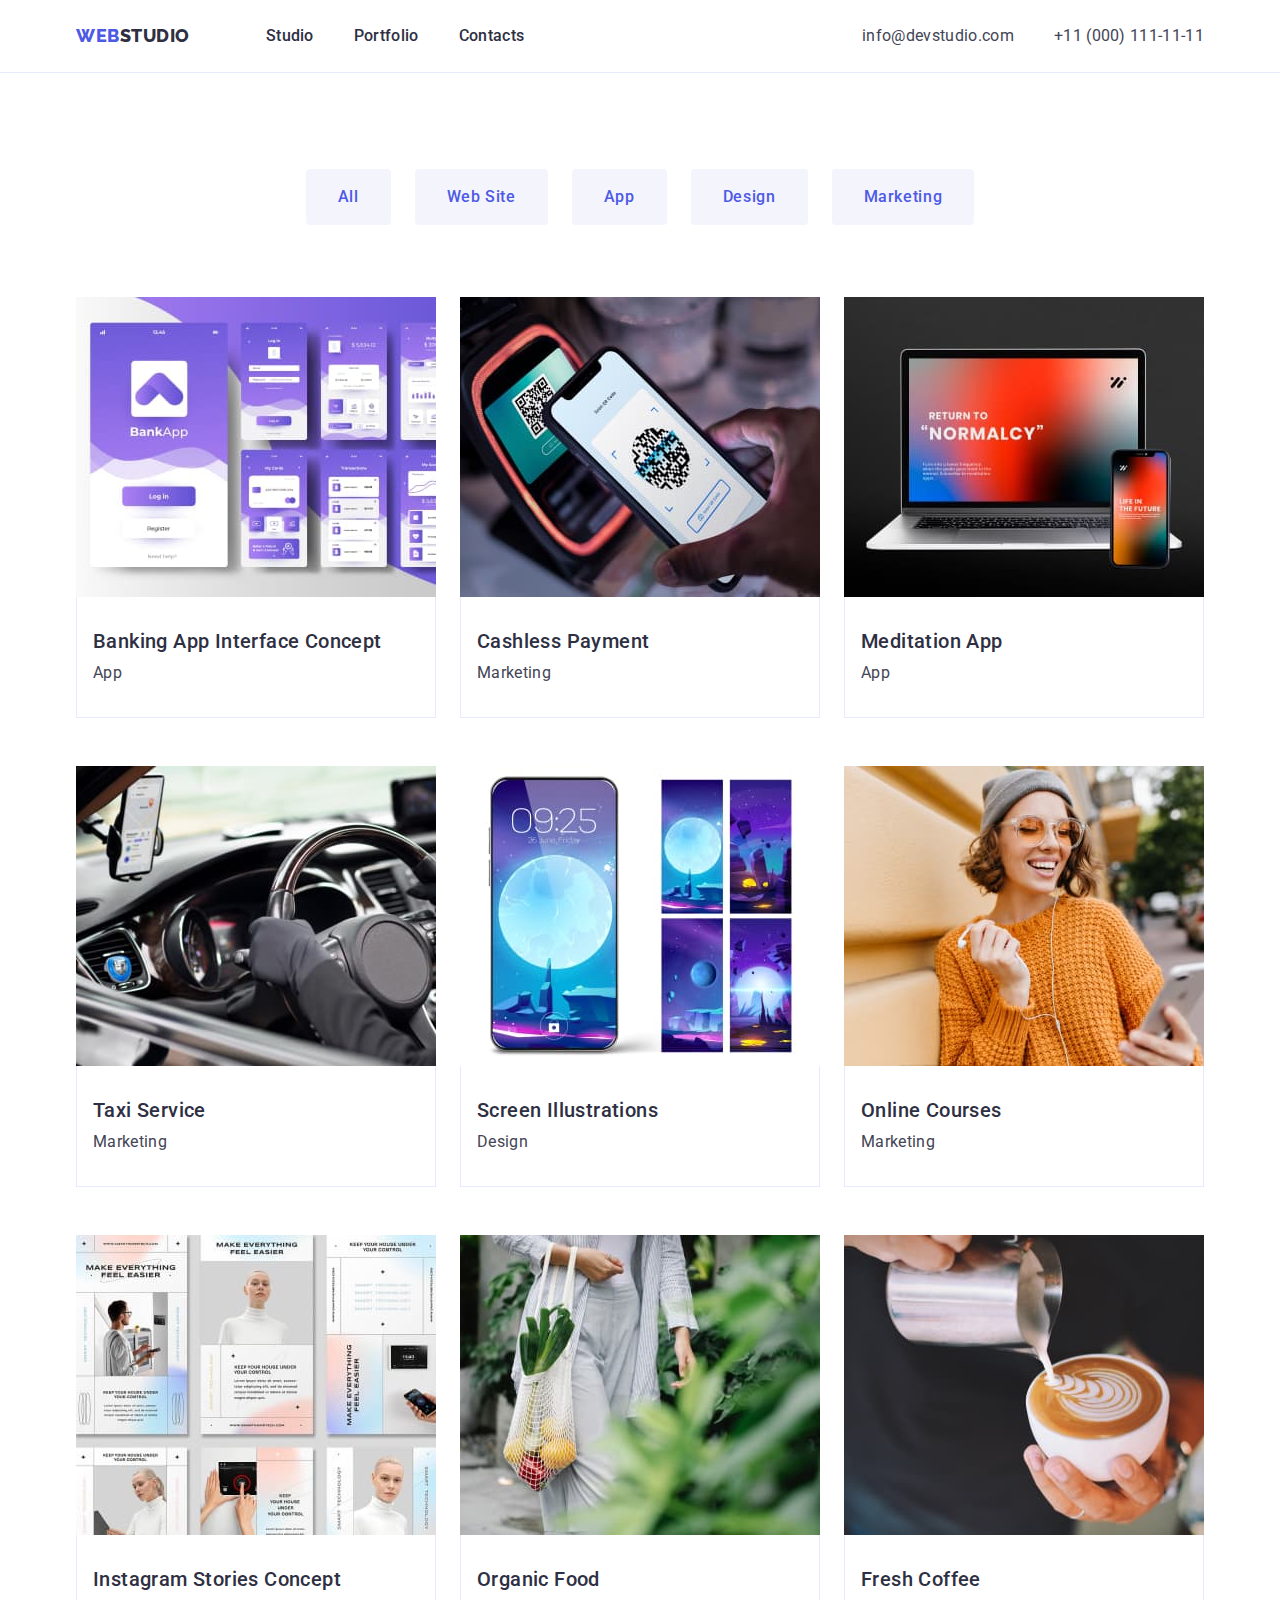
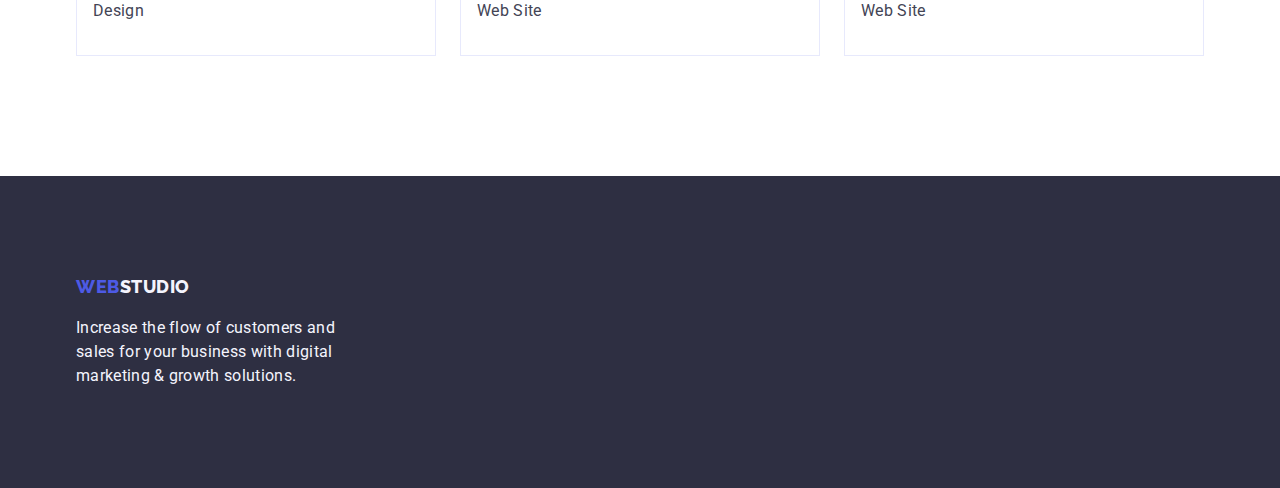
==== commit 99be834d: "fixes" ====
--- a/portfolio.html
+++ b/portfolio.html
@@ -34,7 +34,7 @@
   <body>
     <!-- <header> -->
 
-    <header>
+    <header class="header">
       <div class="container cont-nav">
         <nav>
           <a class="logo-link link" href="./index.html"
@@ -81,13 +81,13 @@
     <!-- main -->
 
     <main>
-      <section>
-        <div class="container prtfl-container">
+      <section class="prtfl-section">
+        <div class="container">
           <h1 hidden>Filters</h1>
 
           <!-- navigation buttons -->
 
-          <ul class="list prtf-list">
+          <ul class="list prtfl-list">
             <li class="prtfl-button">
               <button class="button" type="button">All</button>
             </li>
@@ -237,8 +237,8 @@
             </li>
 
             <li>
-              <a class="link" href=""
-                ><img
+              <a class="link" href="">
+                <img
                   src="./images/img-prtfl-9.jpg"
                   alt="fresh coffee"
                   width="360"
--- a/css/styles.css
+++ b/css/styles.css
@@ -68,19 +68,22 @@
   margin: 0 auto;
 }
 
+.header {
+  border-bottom: 1px solid var(--accent);
+}
+
+.cont-nav {
+  display: flex;
+}
+
+.cont-nav nav,
+.cont-nav address {
+  display: flex;
+  align-items: center;
+}
+
 .logo-link {
   margin-right: 76px;
-}
-
-.cont-nav {
-  display: flex;
-  border-bottom: 1px solid var(--accent);
-}
-
-.cont-nav nav,
-.cont-nav address {
-  display: flex;
-  align-items: center;
 }
 
 .menu {
@@ -104,48 +107,52 @@
   margin-left: auto;
 }
 
-.section {
+.second-section {
+  padding-top: 120px;
+}
+
+.second-section-list {
+  display: flex;
+}
+
+.second-section-list li:not(:last-child) {
+  margin-right: 24px;
+}
+
+.suptitle {
+  margin-bottom: 8px;
+}
+
+.third-section {
   padding-top: 120px;
   padding-bottom: 120px;
 }
 
-.content {
-  display: block;
-  padding-top: 188px;
-  padding-bottom: 188px;
+.third-section-list {
+  display: flex;
+}
+
+.third-section-list li:not(:last-child) {
+  margin-right: 24px;
+}
+
+.fourth-section {
+  padding-top: 120px;
+  padding-bottom: 120px;
+}
+
+.fourth-section-list {
+  display: flex;
+}
+
+.fourth-section-list li:not(:last-child) {
+  margin-right: 24px;
+}
+
+.team-member {
+  padding-top: 32px;
+  padding-bottom: 32px;
   text-align: center;
-}
-
-.second-section-cont {
-  padding-top: 120px;
-}
-
-.second-section-list {
-  display: flex;
-}
-
-.second-section-list li:not(:last-child) {
-  margin-right: 24px;
-}
-
-.suptitle {
-  margin-bottom: 8px;
-}
-
-.third-section-list {
-  display: flex;
-}
-
-.third-section-list li:not(:last-child) {
-  margin-right: 24px;
-}
-
-.fourth-section-list {
-  display: flex;
-}
-
-.fourth-section-list li:not(:last-child) {
-  margin-right: 24px;
 }
 
 .subtitle {
@@ -153,18 +160,20 @@
 }
 
 .footer-content {
-  padding-top: 101.5px;
-  padding-bottom: 100px;
   width: 294px;
 }
 
 /* portfolio wrappers */
 
-.prtf-list {
+.prtfl-section {
+  padding-top: 96px;
+  padding-bottom: 120px;
+}
+
+.prtfl-list {
   display: flex;
   justify-content: center;
-  padding-top: 96px;
-  padding-bottom: 72px;
+  margin-bottom: 72px;
 }
 
 .prtfl-button:not(:last-child) {
@@ -187,10 +196,6 @@
 
 .net li:nth-last-child(-n + 3) {
   margin-bottom: 0;
-}
-
-.prtfl-container {
-  padding-bottom: 120px;
 }
 
 .prtfl-menu {
@@ -263,6 +268,10 @@
 /* ============== main(index.html) ================ */
 
 .hero-section {
+  display: block;
+  padding-top: 188px;
+  padding-bottom: 188px;
+  text-align: center;
   background-color: var(--dark);
 }
 
@@ -361,10 +370,13 @@
 /* ============ footer =========== */
 
 .footer {
+  padding-top: 100px;
+  padding-bottom: 100px;
+
   background-color: var(--dark);
 }
 .footer-title {
-  padding-top: 17.5px;
+  margin-top: 16px;
   color: var(--light);
 }
 
